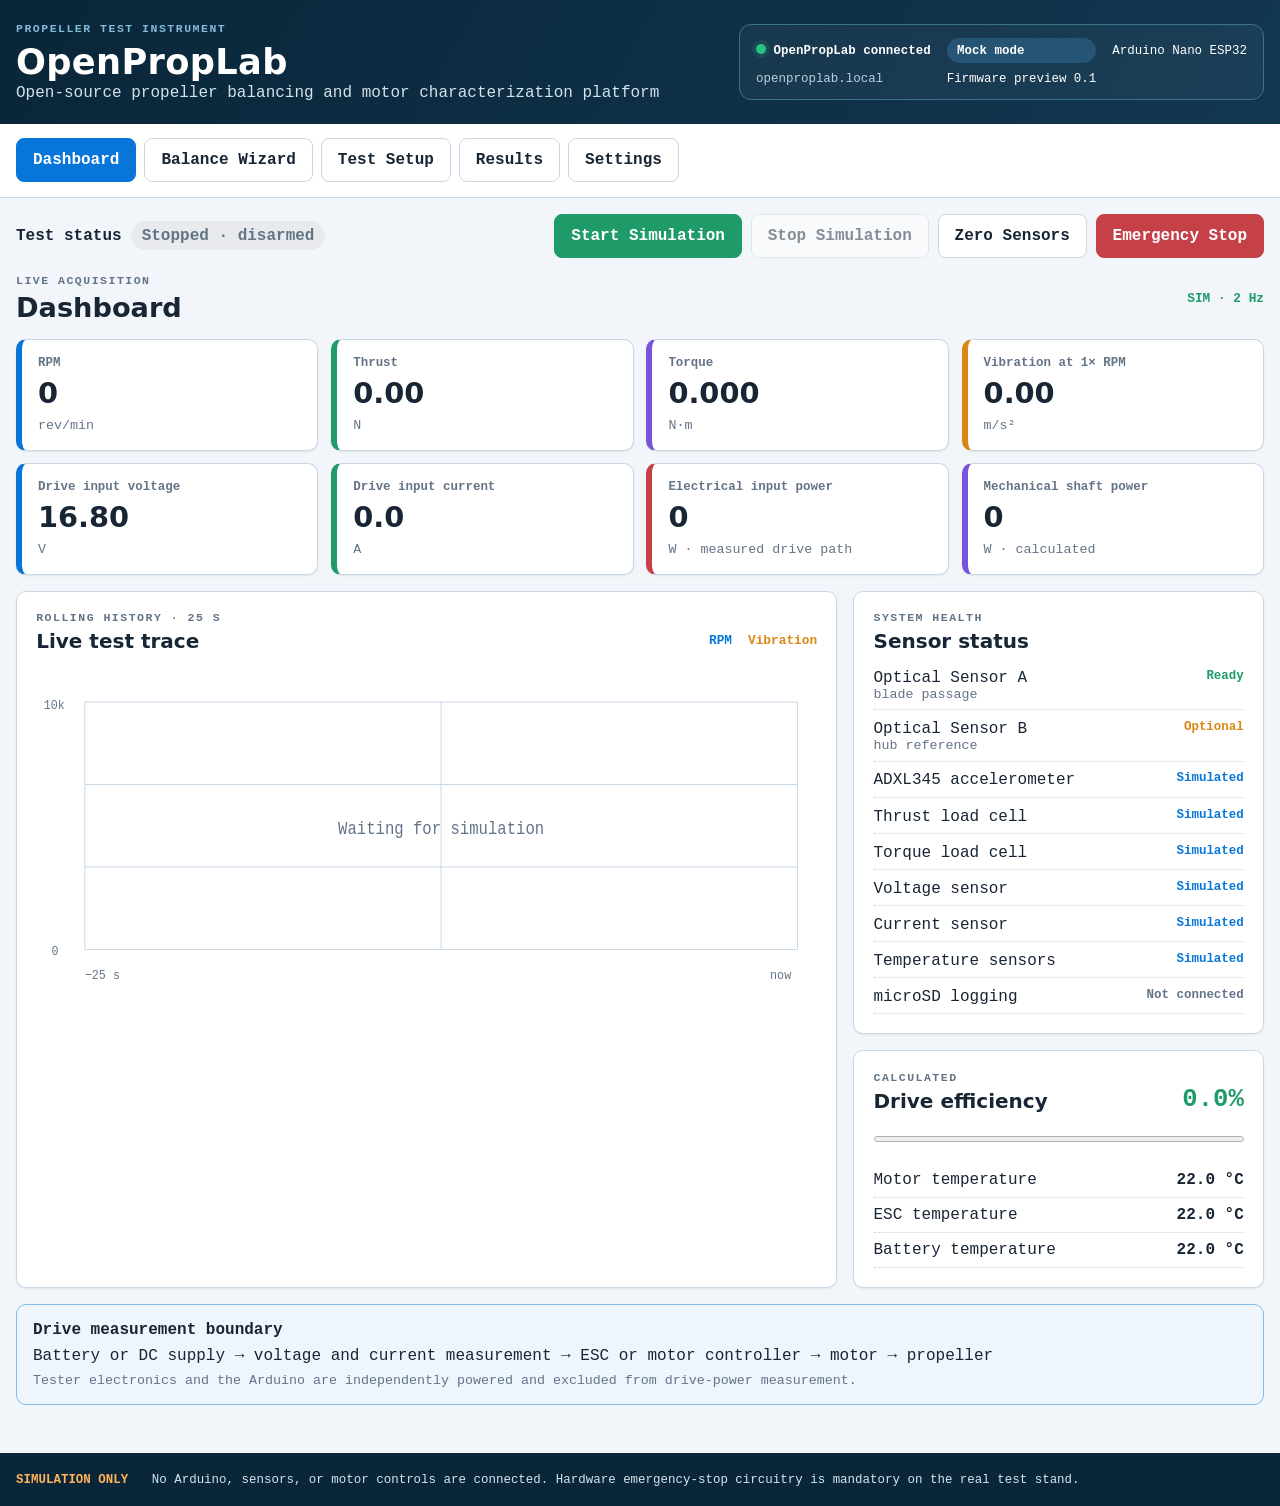
==== web/index.html @ 9923b2e8 "Create interactive OpenPropLab web mock" ====
<!doctype html>
<html lang="en" data-theme="system">
<head>
  <meta charset="utf-8">
  <meta name="viewport" content="width=device-width, initial-scale=1">
  <meta name="description" content="Offline simulated OpenPropLab engineering interface">
  <title>OpenPropLab · Instrument Console</title>
  <link rel="stylesheet" href="styles.css">
  <script src="app.js" defer></script>
</head>
<body>
  <header class="masthead">
    <div><p class="eyebrow">PROPELLER TEST INSTRUMENT</p><h1>OpenPropLab</h1><p class="subtitle">Open-source propeller balancing and motor characterization platform</p></div>
    <div class="device-summary" aria-label="Device connection summary">
      <span class="connected"><i></i> OpenPropLab connected</span><span class="pill">Mock mode</span>
      <span>Arduino Nano ESP32</span><code>openproplab.local</code><span>Firmware preview 0.1</span>
    </div>
  </header>

  <nav class="tabs" aria-label="Primary navigation" role="tablist">
    <button type="button" role="tab" aria-selected="true" aria-controls="dashboard" id="tab-dashboard" data-section="dashboard">Dashboard</button>
    <button type="button" role="tab" aria-selected="false" aria-controls="balance" id="tab-balance" data-section="balance" tabindex="-1">Balance Wizard</button>
    <button type="button" role="tab" aria-selected="false" aria-controls="setup" id="tab-setup" data-section="setup" tabindex="-1">Test Setup</button>
    <button type="button" role="tab" aria-selected="false" aria-controls="results" id="tab-results" data-section="results" tabindex="-1">Results</button>
    <button type="button" role="tab" aria-selected="false" aria-controls="settings" id="tab-settings" data-section="settings" tabindex="-1">Settings</button>
  </nav>

  <main>
    <div class="control-bar" aria-label="Simulation controls">
      <div><strong>Test status</strong> <span id="motor-status" class="status-chip stopped">Stopped · disarmed</span></div>
      <div class="button-row"><button id="start" class="positive" type="button">Start Simulation</button><button id="stop" type="button" disabled>Stop Simulation</button><button id="zero" type="button">Zero Sensors</button><button id="estop" class="danger" type="button">Emergency Stop</button></div>
    </div>
    <div id="notice" class="notice" aria-live="assertive" hidden></div>
    <p id="announcer" class="sr-only" aria-live="polite"></p>

    <section id="dashboard" role="tabpanel" aria-labelledby="tab-dashboard">
      <div class="section-heading"><div><p class="eyebrow">LIVE ACQUISITION</p><h2>Dashboard</h2></div><span class="sample-rate">SIM · 2 Hz</span></div>
      <div class="metrics" aria-label="Live measurements">
        <article class="metric blue"><span>RPM</span><strong id="rpm">0</strong><small>rev/min</small></article>
        <article class="metric green"><span>Thrust</span><strong id="thrust">0.00</strong><small>N</small></article>
        <article class="metric purple"><span>Torque</span><strong id="torque">0.000</strong><small>N·m</small></article>
        <article class="metric amber"><span>Vibration at 1× RPM</span><strong id="vibration">0.00</strong><small>m/s²</small></article>
        <article class="metric blue"><span>Drive input voltage</span><strong id="voltage">16.80</strong><small>V</small></article>
        <article class="metric green"><span>Drive input current</span><strong id="current">0.0</strong><small>A</small></article>
        <article class="metric red"><span>Electrical input power</span><strong id="electrical">0</strong><small>W · measured drive path</small></article>
        <article class="metric purple"><span>Mechanical shaft power</span><strong id="shaft">0</strong><small>W · calculated</small></article>
      </div>
      <div class="dashboard-grid">
        <article class="panel trace-panel">
          <div class="panel-head"><div><p class="eyebrow">ROLLING HISTORY · 25 S</p><h3>Live test trace</h3></div><div class="legend"><span class="rpm-key">RPM</span><span class="vib-key">Vibration</span></div></div>
          <svg id="trace" viewBox="0 0 800 300" role="img" aria-labelledby="trace-title trace-desc" preserveAspectRatio="none">
            <title id="trace-title">Live RPM and vibration trace</title><desc id="trace-desc">Waiting for the simulation to start.</desc>
            <g class="grid"><line x1="50" y1="30" x2="780" y2="30"/><line x1="50" y1="105" x2="780" y2="105"/><line x1="50" y1="180" x2="780" y2="180"/><line x1="50" y1="255" x2="780" y2="255"/><line x1="50" y1="30" x2="50" y2="255"/><line x1="415" y1="30" x2="415" y2="255"/><line x1="780" y1="30" x2="780" y2="255"/></g>
            <g class="axis"><text x="8" y="36">10k</text><text x="16" y="260">0</text><text x="50" y="282">−25 s</text><text x="752" y="282">now</text></g>
            <text id="waiting" class="waiting" x="415" y="150" text-anchor="middle">Waiting for simulation</text><polyline id="rpm-line" class="rpm-line" points=""/><polyline id="vib-line" class="vib-line" points=""/>
          </svg>
          <p id="chart-summary" class="sr-only">No samples recorded.</p>
        </article>
        <div class="side-stack">
          <article class="panel"><p class="eyebrow">SYSTEM HEALTH</p><h3>Sensor status</h3><ul class="status-list">
            <li><span>Optical Sensor A <small>blade passage</small></span><b class="ready">Ready</b></li><li><span>Optical Sensor B <small>hub reference</small></span><b class="optional">Optional</b></li><li><span>ADXL345 accelerometer</span><b>Simulated</b></li><li><span>Thrust load cell</span><b>Simulated</b></li><li><span>Torque load cell</span><b>Simulated</b></li><li><span>Voltage sensor</span><b>Simulated</b></li><li><span>Current sensor</span><b>Simulated</b></li><li><span>Temperature sensors</span><b>Simulated</b></li><li><span>microSD logging</span><b class="off">Not connected</b></li>
          </ul></article>
          <article class="panel efficiency"><div class="panel-head"><div><p class="eyebrow">CALCULATED</p><h3>Drive efficiency</h3></div><strong id="efficiency">0.0%</strong></div><progress id="efficiency-bar" max="100" value="0">0%</progress>
            <dl class="temperatures"><div><dt>Motor temperature</dt><dd id="motor-temp">22.0 °C</dd></div><div><dt>ESC temperature</dt><dd id="esc-temp">22.0 °C</dd></div><div><dt>Battery temperature</dt><dd id="battery-temp">22.0 °C</dd></div></dl>
          </article>
        </div>
      </div>
      <article class="power-note"><strong>Drive measurement boundary</strong><span>Battery or DC supply → voltage and current measurement → ESC or motor controller → motor → propeller</span><small>Tester electronics and the Arduino are independently powered and excluded from drive-power measurement.</small></article>
    </section>

    <section id="balance" role="tabpanel" aria-labelledby="tab-balance" hidden>
      <div class="section-heading"><div><p class="eyebrow">GUIDED PROCEDURE</p><h2>Balance Wizard</h2><p>Supports 1–12 blades and corrections at any angular position around the rotor.</p></div></div>
      <ol class="steps"><li>Baseline measurement</li><li>Add known trial mass</li><li>Trial measurement</li><li>Calculate correction</li><li>Apply correction</li><li>Verification run</li></ol>
      <div class="two-col"><form id="balance-form" class="panel form-grid">
        <label>Number of blades <input id="blade-count" type="number" min="1" max="12" value="2" required></label>
        <label>Rotation direction <select id="rotation"><option>Clockwise</option><option>Counterclockwise</option></select></label>
        <label>Balancing RPM <input id="balance-rpm" type="number" min="100" max="30000" value="3500" required></label>
        <label>Correction radius (mm) <input id="correction-radius" type="number" min="1" value="60" required></label>
        <label>Trial mass (g) <input id="trial-mass" type="number" min="0.01" step="0.01" value="0.20" required></label>
        <label>Trial mass angle (°) <input id="trial-angle" type="number" min="0" max="359" value="45" required></label>
        <label>Trial mass radius (mm) <input id="trial-radius" type="number" min="1" value="60" required></label>
        <button class="positive wide" type="submit">Generate Mock Recommendation</button>
      </form><article id="recommendation" class="panel recommendation" aria-live="polite"><p class="eyebrow">DEMONSTRATION DATA</p><h3>Correction recommendation</h3><div class="empty-result">Complete the mock inputs, then generate a recommendation.</div></article></div>
    </section>

    <section id="setup" role="tabpanel" aria-labelledby="tab-setup" hidden>
      <div class="section-heading"><div><p class="eyebrow">TEST DEFINITION</p><h2>Test Setup</h2></div><span class="status-chip stopped">Motor control disabled</span></div>
      <aside class="safety-note"><strong>Measurement-only firmware</strong><p>The first firmware version is measurement-only.<br>Automatic ESC control will be implemented only after hardware safety interlocks are validated.</p></aside>
      <form class="panel form-grid setup-form">
        <label>Motor name <input type="text" value="Bench Motor 01"></label><label>Motor KV <input type="number" value="920"></label><label>Propeller diameter (in) <input type="number" step="0.1" value="10"></label><label>Propeller pitch (in) <input type="number" step="0.1" value="4.5"></label><label>Number of blades <input type="number" min="1" max="12" value="2"></label><label>ESC or motor controller <input type="text" value="60 A ESC"></label><label>Battery cell count <input type="number" min="1" value="4"></label><label>Power source type <select><option>Battery</option><option>DC bench power supply</option></select></label><label>Current sensor range <select><option>50 A</option><option selected>100 A</option><option>200 A</option></select></label>
        <fieldset><legend>Safety limits</legend><label>Maximum RPM <input type="number" value="10000"></label><label>Maximum current (A) <input type="number" value="45"></label><label>Maximum vibration (m/s²) <input type="number" value="8"></label><label>Maximum motor temperature (°C) <input type="number" value="80"></label><label>Maximum ESC temperature (°C) <input type="number" value="75"></label><label>Maximum battery temperature (°C) <input type="number" value="55"></label></fieldset>
        <fieldset><legend>Automated sweep · configuration only</legend><label>Start RPM <input type="number" value="2000"></label><label>End RPM <input type="number" value="8000"></label><label>RPM step <input type="number" value="500"></label><label>Stabilization time (s) <input type="number" value="5"></label><label>Measurement time (s) <input type="number" value="10"></label><button type="button" disabled>Motor control unavailable</button></fieldset>
      </form>
    </section>

    <section id="results" role="tabpanel" aria-labelledby="tab-results" hidden>
      <div class="section-heading"><div><p class="eyebrow">SESSION BUFFER</p><h2>Results</h2><p>Latest 20 simulated samples. Exports include the complete in-memory session.</p></div><div class="button-row"><button id="csv" type="button">Export CSV</button><button id="json" type="button">Export JSON</button></div></div>
      <div class="table-wrap panel"><table><caption class="sr-only">Simulated test results</caption><thead><tr><th>Time</th><th>RPM</th><th>Thrust</th><th>Torque</th><th>Voltage</th><th>Current</th><th>Electrical power</th><th>Shaft power</th><th>Efficiency</th><th>Vibration</th></tr></thead><tbody id="results-body"><tr><td colspan="10" class="empty-cell">Start the simulation to collect samples.</td></tr></tbody></table></div>
    </section>

    <section id="settings" role="tabpanel" aria-labelledby="tab-settings" hidden>
      <div class="section-heading"><div><p class="eyebrow">LOCAL CONFIGURATION</p><h2>Settings</h2><p>Mock settings reset when this page reloads.</p></div></div>
      <div class="two-col"><form class="panel form-grid settings-form"><label>Device name <input type="text" value="OpenPropLab"></label><label>Wi-Fi mode <select><option>Standalone access point</option><option>Join local network</option></select></label><label>Unit system <select><option>SI</option><option>RC customary units</option></select></label><label>Appearance <select id="appearance"><option value="system">System</option><option value="light">Light</option><option value="dark">Dark</option></select></label><label class="check"><input type="checkbox" checked> Blade sensor enabled</label><label class="check"><input type="checkbox" checked> Hub sensor enabled</label><label class="check"><input type="checkbox"> microSD logging enabled</label></form>
      <article class="panel"><p class="eyebrow">CALIBRATION REGISTER</p><h3>Calibration status</h3><ul class="status-list calibration"><li><span>Accelerometer</span><b class="ready">Mock calibrated</b></li><li><span>Thrust load cell</span><b class="ready">Mock calibrated</b></li><li><span>Torque load cell</span><b class="ready">Mock calibrated</b></li><li><span>Voltage sensor</span><b class="optional">Pending hardware</b></li><li><span>Current sensor</span><b class="optional">Pending hardware</b></li></ul></article></div>
    </section>
  </main>
  <footer><strong>SIMULATION ONLY</strong> No Arduino, sensors, or motor controls are connected. Hardware emergency-stop circuitry is mandatory on the real test stand.</footer>
</body>
</html>
---- web/styles.css ----
:root{color-scheme:light dark;--navy:#123750;--navy2:#0a2639;--bg:#f2f6fa;--surface:#fff;--surface2:#eaf1f7;--text:#182535;--muted:#637488;--line:#c9d8e5;--blue:#0876d8;--green:#1e9b68;--purple:#7655d8;--amber:#db8612;--red:#c64048;--shadow:0 1px 2px #0b253614}
[data-theme=dark]{color-scheme:dark;--navy:#071b29;--navy2:#04131d;--bg:#0d1822;--surface:#142330;--surface2:#1b2e3d;--text:#edf4f8;--muted:#a7b8c5;--line:#355063;--blue:#54a9f3;--green:#47c892;--purple:#a68df4;--amber:#f0a841;--red:#f06b73;--shadow:none}
*{box-sizing:border-box}html{font-family:ui-monospace,SFMono-Regular,Menlo,Consolas,"Liberation Mono",monospace;background:var(--bg);color:var(--text)}body{margin:0;min-width:0}button,input,select{font:inherit}button{min-height:44px;padding:.65rem 1rem;border:1px solid var(--line);border-radius:8px;background:var(--surface);color:var(--text);font-weight:700;cursor:pointer}button:hover:not(:disabled){border-color:var(--blue);background:var(--surface2)}button:disabled{opacity:.5;cursor:not-allowed}:focus-visible{outline:3px solid var(--amber);outline-offset:2px}.masthead{background:linear-gradient(120deg,var(--navy2),var(--navy));color:#fff;padding:1.4rem max(1rem,calc((100% - 1500px)/2));display:flex;justify-content:space-between;gap:2rem;align-items:center}.masthead h1{font-family:system-ui,sans-serif;letter-spacing:.01em;font-size:2.2rem;margin:.1rem 0}.subtitle{margin:0;color:#d4e2eb}.eyebrow{font-size:.72rem;letter-spacing:.13em;font-weight:800;color:var(--muted);margin:0 0 .35rem}.masthead .eyebrow{color:#83bad9}.device-summary{display:grid;grid-template-columns:repeat(3,auto);gap:.55rem 1rem;align-items:center;border:1px solid #3d728f;background:#ffffff0a;border-radius:12px;padding:.8rem 1rem;font-size:.78rem}.device-summary code{color:#bad1de}.connected{font-weight:800}.connected i{display:inline-block;width:10px;height:10px;background:#2ac283;border-radius:50%;box-shadow:0 0 0 4px #2ac28322}.pill,.status-chip{border-radius:99px;padding:.35rem .65rem;font-weight:800}.pill{background:#265474}.tabs{padding:.9rem max(1rem,calc((100% - 1500px)/2));display:flex;gap:.5rem;overflow-x:auto;border-bottom:1px solid var(--line);background:var(--surface)}.tabs button{white-space:nowrap}.tabs button[aria-selected=true]{color:#fff;background:var(--blue);border-color:var(--blue)}main{max-width:1500px;margin:auto;padding:1rem}.control-bar,.section-heading,.panel-head{display:flex;align-items:center;justify-content:space-between;gap:1rem}.control-bar{margin-bottom:1rem}.button-row{display:flex;flex-wrap:wrap;gap:.55rem}.positive{background:var(--green);border-color:var(--green);color:#fff}.danger{background:var(--red);border-color:var(--red);color:#fff}.status-chip{display:inline-block;background:color-mix(in srgb,var(--green) 15%,var(--surface));color:var(--green)}.status-chip.stopped{background:color-mix(in srgb,var(--muted) 15%,var(--surface));color:var(--muted)}.status-chip.emergency{background:color-mix(in srgb,var(--red) 18%,var(--surface));color:var(--red)}.notice{padding:1rem;border:1px solid var(--blue);background:color-mix(in srgb,var(--blue) 10%,var(--surface));border-radius:9px;margin-bottom:1rem}.notice.warning{border-color:var(--red);background:color-mix(in srgb,var(--red) 12%,var(--surface));color:var(--red);font-weight:800}.section-heading{margin:1rem 0}.section-heading h2{font-family:system-ui,sans-serif;font-size:1.7rem;margin:0}.section-heading p:not(.eyebrow){color:var(--muted);margin:.3rem 0 0}.sample-rate{color:var(--green);font-size:.8rem;font-weight:800}.metrics{display:grid;grid-template-columns:repeat(4,minmax(0,1fr));gap:.8rem}.metric,.panel{background:var(--surface);border:1px solid var(--line);border-radius:10px;box-shadow:var(--shadow)}.metric{border-left:6px solid var(--blue);padding:1rem;min-width:0}.metric.green{border-left-color:var(--green)}.metric.purple{border-left-color:var(--purple)}.metric.amber{border-left-color:var(--amber)}.metric.red{border-left-color:var(--red)}.metric span{display:block;color:var(--muted);font-weight:800;font-size:.78rem}.metric strong{font-family:system-ui,sans-serif;display:block;font-size:1.8rem;margin:.35rem 0}.metric small{color:var(--muted)}.dashboard-grid{display:grid;grid-template-columns:minmax(0,2fr) minmax(300px,1fr);gap:1rem;margin-top:1rem}.panel{padding:1.2rem}.panel h3{font-family:system-ui,sans-serif;font-size:1.25rem;margin:.1rem 0 1rem}.legend{display:flex;gap:1rem;font-size:.8rem;font-weight:800}.rpm-key{color:var(--blue)}.vib-key{color:var(--amber)}#trace{width:100%;height:330px}.grid line{stroke:var(--line);stroke-width:1}.axis text{fill:var(--muted);font-size:12px}.waiting{fill:var(--muted);font-size:16px}.rpm-line,.vib-line{fill:none;stroke-width:3;vector-effect:non-scaling-stroke}.rpm-line{stroke:var(--blue)}.vib-line{stroke:var(--amber)}.side-stack{display:grid;gap:1rem}.status-list{list-style:none;padding:0;margin:0;display:grid;gap:.62rem}.status-list li,.temperatures div{display:flex;justify-content:space-between;gap:1rem;border-bottom:1px dotted var(--line);padding-bottom:.45rem}.status-list small{display:block;color:var(--muted)}.status-list b{color:var(--blue);font-size:.78rem;text-align:right}.status-list .ready{color:var(--green)}.status-list .optional{color:var(--amber)}.status-list .off{color:var(--muted)}.efficiency .panel-head>strong{font-size:1.6rem;color:var(--green)}progress{width:100%;height:12px;accent-color:var(--green)}.temperatures{margin:1rem 0 0}.temperatures div{padding:.5rem 0}.temperatures dd{font-weight:800}.power-note{margin-top:1rem;padding:1rem;border:1px solid #83bce7;background:color-mix(in srgb,var(--blue) 7%,var(--surface));border-radius:10px;display:flex;gap:.5rem 1.2rem;flex-wrap:wrap}.power-note small{color:var(--muted);flex-basis:100%}.steps{display:grid;grid-template-columns:repeat(6,1fr);padding:0;list-style-position:inside;counter-reset:item;gap:.5rem}.steps li{list-style:none;background:var(--surface2);border:1px solid var(--line);padding:.8rem;border-radius:8px;font-size:.78rem}.steps li:before{counter-increment:item;content:counter(item);display:block;color:var(--blue);font-size:1.2rem;font-weight:900}.two-col{display:grid;grid-template-columns:1fr 1fr;gap:1rem}.form-grid{display:grid;grid-template-columns:repeat(2,minmax(0,1fr));gap:1rem}.form-grid label{display:grid;gap:.4rem;font-weight:700;font-size:.8rem}.form-grid input,.form-grid select{width:100%;min-width:0;padding:.7rem;border:1px solid var(--line);border-radius:6px;background:var(--bg);color:var(--text)}.wide{grid-column:1/-1}.recommendation{border-top:5px solid var(--purple)}.result-main{font-family:system-ui,sans-serif;font-size:2rem;font-weight:800;color:var(--purple)}.result-grid{display:grid;grid-template-columns:1fr 1fr;gap:1rem;margin-top:1.3rem}.result-grid div{padding:.8rem;background:var(--surface2);border-radius:6px}.result-grid small{display:block;color:var(--muted)}.empty-result,.empty-cell{color:var(--muted)}.safety-note{padding:1rem;border-left:6px solid var(--red);background:color-mix(in srgb,var(--red) 10%,var(--surface));margin-bottom:1rem}.safety-note p{margin:.4rem 0 0}.setup-form>fieldset{grid-column:1/-1;display:grid;grid-template-columns:repeat(3,1fr);gap:1rem;border:1px solid var(--line);border-radius:8px}.setup-form legend{font-weight:900;padding:.4rem}.table-wrap{overflow-x:auto;padding:0}table{border-collapse:collapse;width:100%;font-size:.78rem;white-space:nowrap}th,td{text-align:right;padding:.75rem;border-bottom:1px solid var(--line)}th:first-child,td:first-child{text-align:left}th{background:var(--surface2);color:var(--muted)}.empty-cell{text-align:center!important;padding:3rem}.check{display:flex!important;grid-template-columns:auto 1fr!important;align-items:center}.check input{width:auto}.calibration{margin-top:1rem}footer{margin-top:2rem;background:var(--navy2);color:#d5e5ef;padding:1.2rem max(1rem,calc((100% - 1500px)/2));font-size:.78rem}footer strong{color:#ffb45c;margin-right:1rem}.sr-only{position:absolute;width:1px;height:1px;padding:0;margin:-1px;overflow:hidden;clip:rect(0,0,0,0);white-space:nowrap;border:0}
@media(prefers-color-scheme:dark){html[data-theme=system]{color-scheme:dark;--navy:#071b29;--navy2:#04131d;--bg:#0d1822;--surface:#142330;--surface2:#1b2e3d;--text:#edf4f8;--muted:#a7b8c5;--line:#355063;--blue:#54a9f3;--green:#47c892;--purple:#a68df4;--amber:#f0a841;--red:#f06b73;--shadow:none}}
@media(max-width:900px){.masthead{align-items:flex-start;flex-direction:column}.device-summary{width:100%}.metrics{grid-template-columns:repeat(2,1fr)}.dashboard-grid,.two-col{grid-template-columns:1fr}.steps{grid-template-columns:repeat(3,1fr)}.setup-form>fieldset{grid-template-columns:repeat(2,1fr)}}
@media(max-width:520px){.masthead{padding:1rem}.masthead h1{font-size:1.75rem}.device-summary{grid-template-columns:1fr 1fr;font-size:.7rem}.control-bar,.section-heading{align-items:flex-start;flex-direction:column}.button-row{width:100%}.button-row button{flex:1 1 45%}.metrics{grid-template-columns:1fr 1fr;gap:.55rem}.metric{padding:.8rem}.metric strong{font-size:1.35rem}.metric span{font-size:.68rem}.dashboard-grid{grid-template-columns:minmax(0,1fr)}.panel{padding:.9rem}#trace{height:230px}.steps{grid-template-columns:1fr 1fr}.form-grid,.setup-form>fieldset{grid-template-columns:1fr}.device-summary .connected{grid-column:1/-1}.result-grid{grid-template-columns:1fr}.power-note{font-size:.75rem}}
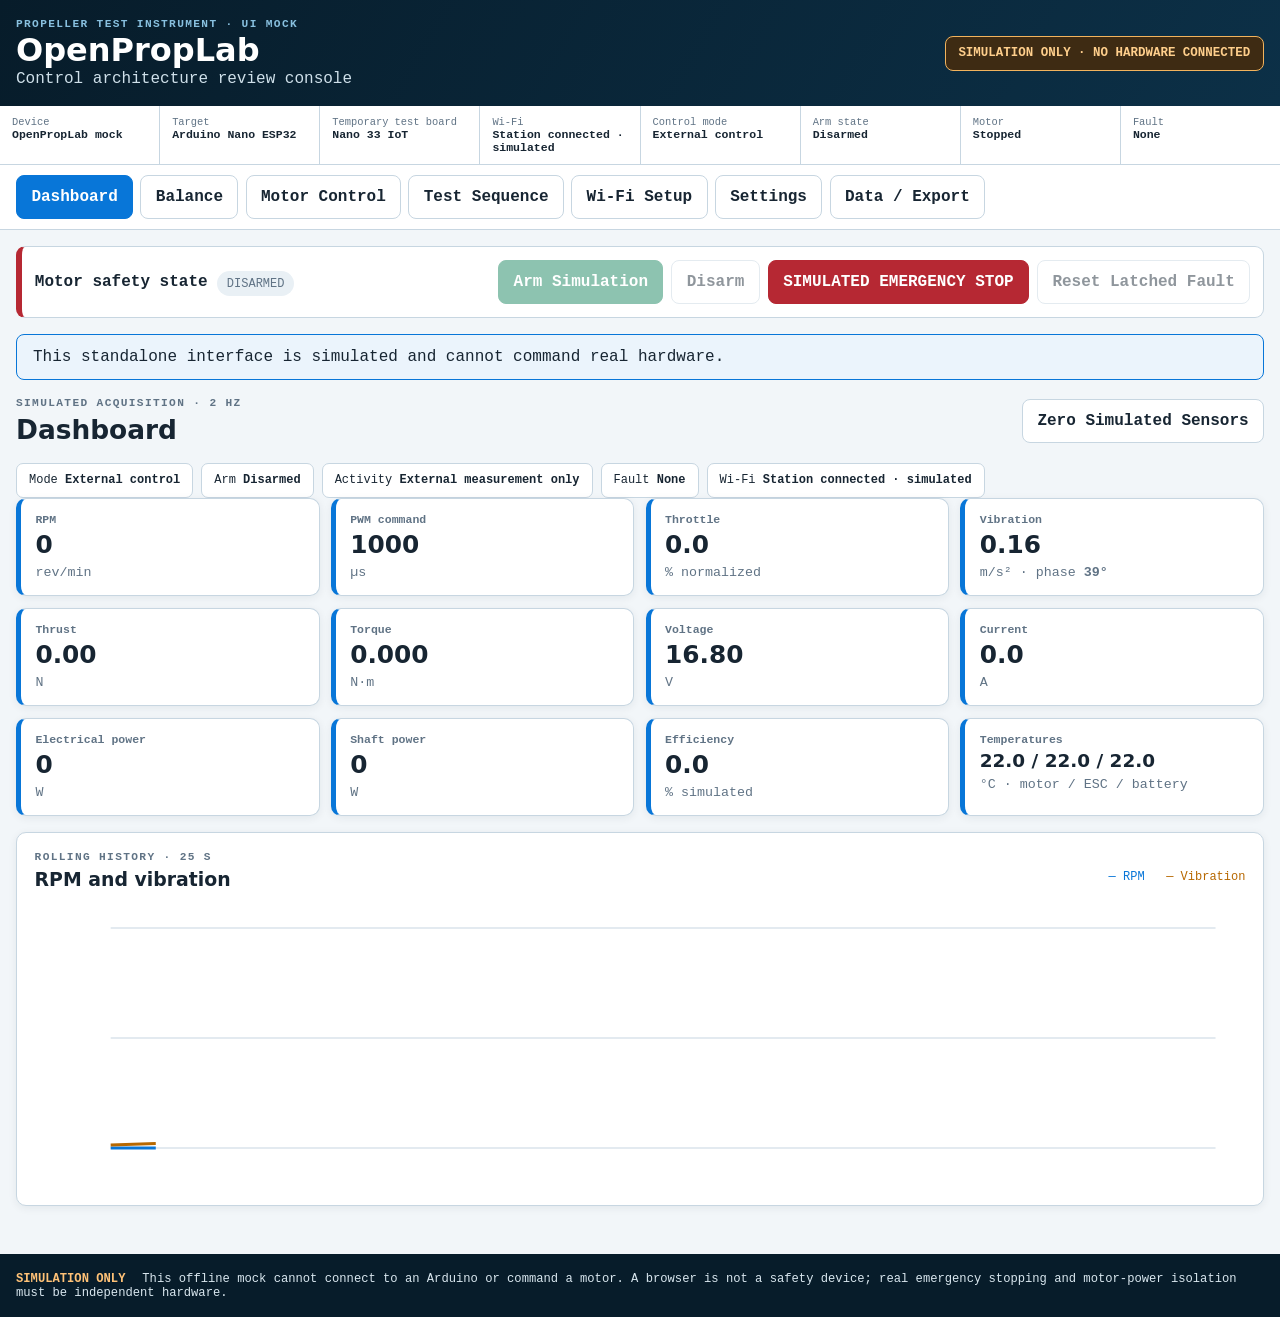
==== commit 27707b32: "web: redesign control architecture mock" ====
--- a/web/index.html
+++ b/web/index.html
@@ -1,109 +1,95 @@
 <!doctype html>
 <html lang="en" data-theme="system">
 <head>
-  <meta charset="utf-8">
-  <meta name="viewport" content="width=device-width, initial-scale=1">
+  <meta charset="utf-8"><meta name="viewport" content="width=device-width, initial-scale=1">
   <meta name="description" content="Offline simulated OpenPropLab engineering interface">
-  <title>OpenPropLab · Instrument Console</title>
-  <link rel="stylesheet" href="styles.css">
-  <script src="app.js" defer></script>
+  <title>OpenPropLab · Control Architecture Mock</title>
+  <link rel="stylesheet" href="styles.css"><script src="app.js" defer></script>
 </head>
 <body>
   <header class="masthead">
-    <div><p class="eyebrow">PROPELLER TEST INSTRUMENT</p><h1>OpenPropLab</h1><p class="subtitle">Open-source propeller balancing and motor characterization platform</p></div>
-    <div class="device-summary" aria-label="Device connection summary">
-      <span class="connected"><i></i> OpenPropLab connected</span><span class="pill">Mock mode</span>
-      <span>Arduino Nano ESP32</span><code>openproplab.local</code><span>Firmware preview 0.1</span>
+    <div><p class="eyebrow">PROPELLER TEST INSTRUMENT · UI MOCK</p><h1>OpenPropLab</h1><p>Control architecture review console</p></div>
+    <strong class="mock-warning">SIMULATION ONLY · NO HARDWARE CONNECTED</strong>
+  </header>
+  <aside class="global-status" aria-label="Global simulated device status">
+    <div><small>Device</small><strong>OpenPropLab mock</strong></div><div><small>Target</small><strong>Arduino Nano ESP32</strong></div><div><small>Temporary test board</small><strong>Nano 33 IoT</strong></div>
+    <div><small>Wi-Fi</small><strong id="global-wifi">Station connected · simulated</strong></div><div><small>Control mode</small><strong id="global-mode">External control</strong></div><div><small>Arm state</small><strong id="global-arm">Disarmed</strong></div><div><small>Motor</small><strong id="global-motor">Stopped</strong></div><div><small>Fault</small><strong id="global-fault">None</strong></div>
+  </aside>
+  <nav class="tabs" aria-label="Primary navigation" role="tablist">
+    <button role="tab" aria-selected="true" aria-controls="dashboard" id="tab-dashboard" data-section="dashboard">Dashboard</button>
+    <button role="tab" aria-selected="false" aria-controls="balance" id="tab-balance" data-section="balance" tabindex="-1">Balance</button>
+    <button role="tab" aria-selected="false" aria-controls="motor" id="tab-motor" data-section="motor" tabindex="-1">Motor Control</button>
+    <button role="tab" aria-selected="false" aria-controls="sequence" id="tab-sequence" data-section="sequence" tabindex="-1">Test Sequence</button>
+    <button role="tab" aria-selected="false" aria-controls="wifi" id="tab-wifi" data-section="wifi" tabindex="-1">Wi-Fi Setup</button>
+    <button role="tab" aria-selected="false" aria-controls="settings" id="tab-settings" data-section="settings" tabindex="-1">Settings</button>
+    <button role="tab" aria-selected="false" aria-controls="data" id="tab-data" data-section="data" tabindex="-1">Data / Export</button>
+  </nav>
+  <main>
+    <div class="safety-bar">
+      <div><strong>Motor safety state</strong> <span id="safety-state" class="badge neutral">DISARMED</span></div>
+      <div class="button-row"><button id="arm" class="positive" disabled>Arm Simulation</button><button id="disarm">Disarm</button><button id="estop" class="danger">SIMULATED EMERGENCY STOP</button><button id="reset-fault" disabled>Reset Latched Fault</button></div>
     </div>
-  </header>
-
-  <nav class="tabs" aria-label="Primary navigation" role="tablist">
-    <button type="button" role="tab" aria-selected="true" aria-controls="dashboard" id="tab-dashboard" data-section="dashboard">Dashboard</button>
-    <button type="button" role="tab" aria-selected="false" aria-controls="balance" id="tab-balance" data-section="balance" tabindex="-1">Balance Wizard</button>
-    <button type="button" role="tab" aria-selected="false" aria-controls="setup" id="tab-setup" data-section="setup" tabindex="-1">Test Setup</button>
-    <button type="button" role="tab" aria-selected="false" aria-controls="results" id="tab-results" data-section="results" tabindex="-1">Results</button>
-    <button type="button" role="tab" aria-selected="false" aria-controls="settings" id="tab-settings" data-section="settings" tabindex="-1">Settings</button>
-  </nav>
-
-  <main>
-    <div class="control-bar" aria-label="Simulation controls">
-      <div><strong>Test status</strong> <span id="motor-status" class="status-chip stopped">Stopped · disarmed</span></div>
-      <div class="button-row"><button id="start" class="positive" type="button">Start Simulation</button><button id="stop" type="button" disabled>Stop Simulation</button><button id="zero" type="button">Zero Sensors</button><button id="estop" class="danger" type="button">Emergency Stop</button></div>
-    </div>
-    <div id="notice" class="notice" aria-live="assertive" hidden></div>
-    <p id="announcer" class="sr-only" aria-live="polite"></p>
+    <div id="notice" class="notice" aria-live="assertive">This standalone interface is simulated and cannot command real hardware.</div><p id="announcer" class="sr-only" aria-live="polite"></p>
 
     <section id="dashboard" role="tabpanel" aria-labelledby="tab-dashboard">
-      <div class="section-heading"><div><p class="eyebrow">LIVE ACQUISITION</p><h2>Dashboard</h2></div><span class="sample-rate">SIM · 2 Hz</span></div>
-      <div class="metrics" aria-label="Live measurements">
-        <article class="metric blue"><span>RPM</span><strong id="rpm">0</strong><small>rev/min</small></article>
-        <article class="metric green"><span>Thrust</span><strong id="thrust">0.00</strong><small>N</small></article>
-        <article class="metric purple"><span>Torque</span><strong id="torque">0.000</strong><small>N·m</small></article>
-        <article class="metric amber"><span>Vibration at 1× RPM</span><strong id="vibration">0.00</strong><small>m/s²</small></article>
-        <article class="metric blue"><span>Drive input voltage</span><strong id="voltage">16.80</strong><small>V</small></article>
-        <article class="metric green"><span>Drive input current</span><strong id="current">0.0</strong><small>A</small></article>
-        <article class="metric red"><span>Electrical input power</span><strong id="electrical">0</strong><small>W · measured drive path</small></article>
-        <article class="metric purple"><span>Mechanical shaft power</span><strong id="shaft">0</strong><small>W · calculated</small></article>
+      <div class="section-heading"><div><p class="eyebrow">SIMULATED ACQUISITION · 2 HZ</p><h2>Dashboard</h2></div><button id="zero">Zero Simulated Sensors</button></div>
+      <div class="context-strip"><span>Mode <b id="dash-mode">External control</b></span><span>Arm <b id="dash-arm">Disarmed</b></span><span>Activity <b id="dash-activity">Measurement only</b></span><span>Fault <b id="dash-fault">None</b></span><span>Wi-Fi <b id="dash-wifi">Station connected</b></span></div>
+      <div class="metrics">
+        <article class="metric"><span>RPM</span><strong id="rpm">0</strong><small>rev/min</small></article><article class="metric"><span>PWM command</span><strong id="pwm">1000</strong><small>µs</small></article><article class="metric"><span>Throttle</span><strong id="throttle">0.0</strong><small>% normalized</small></article><article class="metric"><span>Vibration</span><strong id="vibration">0.00</strong><small>m/s² · phase <b id="phase">0°</b></small></article>
+        <article class="metric"><span>Thrust</span><strong id="thrust">0.00</strong><small>N</small></article><article class="metric"><span>Torque</span><strong id="torque">0.000</strong><small>N·m</small></article><article class="metric"><span>Voltage</span><strong id="voltage">16.80</strong><small>V</small></article><article class="metric"><span>Current</span><strong id="current">0.0</strong><small>A</small></article>
+        <article class="metric"><span>Electrical power</span><strong id="electrical">0</strong><small>W</small></article><article class="metric"><span>Shaft power</span><strong id="shaft">0</strong><small>W</small></article><article class="metric"><span>Efficiency</span><strong id="efficiency">0.0</strong><small>% simulated</small></article><article class="metric"><span>Temperatures</span><strong class="temperature-value"><b id="motor-temp">22</b> / <b id="esc-temp">22</b> / <b id="battery-temp">22</b></strong><small>°C · motor / ESC / battery</small></article>
       </div>
-      <div class="dashboard-grid">
-        <article class="panel trace-panel">
-          <div class="panel-head"><div><p class="eyebrow">ROLLING HISTORY · 25 S</p><h3>Live test trace</h3></div><div class="legend"><span class="rpm-key">RPM</span><span class="vib-key">Vibration</span></div></div>
-          <svg id="trace" viewBox="0 0 800 300" role="img" aria-labelledby="trace-title trace-desc" preserveAspectRatio="none">
-            <title id="trace-title">Live RPM and vibration trace</title><desc id="trace-desc">Waiting for the simulation to start.</desc>
-            <g class="grid"><line x1="50" y1="30" x2="780" y2="30"/><line x1="50" y1="105" x2="780" y2="105"/><line x1="50" y1="180" x2="780" y2="180"/><line x1="50" y1="255" x2="780" y2="255"/><line x1="50" y1="30" x2="50" y2="255"/><line x1="415" y1="30" x2="415" y2="255"/><line x1="780" y1="30" x2="780" y2="255"/></g>
-            <g class="axis"><text x="8" y="36">10k</text><text x="16" y="260">0</text><text x="50" y="282">−25 s</text><text x="752" y="282">now</text></g>
-            <text id="waiting" class="waiting" x="415" y="150" text-anchor="middle">Waiting for simulation</text><polyline id="rpm-line" class="rpm-line" points=""/><polyline id="vib-line" class="vib-line" points=""/>
-          </svg>
-          <p id="chart-summary" class="sr-only">No samples recorded.</p>
-        </article>
-        <div class="side-stack">
-          <article class="panel"><p class="eyebrow">SYSTEM HEALTH</p><h3>Sensor status</h3><ul class="status-list">
-            <li><span>Optical Sensor A <small>blade passage</small></span><b class="ready">Ready</b></li><li><span>Optical Sensor B <small>hub reference</small></span><b class="optional">Optional</b></li><li><span>ADXL345 accelerometer</span><b>Simulated</b></li><li><span>Thrust load cell</span><b>Simulated</b></li><li><span>Torque load cell</span><b>Simulated</b></li><li><span>Voltage sensor</span><b>Simulated</b></li><li><span>Current sensor</span><b>Simulated</b></li><li><span>Temperature sensors</span><b>Simulated</b></li><li><span>microSD logging</span><b class="off">Not connected</b></li>
-          </ul></article>
-          <article class="panel efficiency"><div class="panel-head"><div><p class="eyebrow">CALCULATED</p><h3>Drive efficiency</h3></div><strong id="efficiency">0.0%</strong></div><progress id="efficiency-bar" max="100" value="0">0%</progress>
-            <dl class="temperatures"><div><dt>Motor temperature</dt><dd id="motor-temp">22.0 °C</dd></div><div><dt>ESC temperature</dt><dd id="esc-temp">22.0 °C</dd></div><div><dt>Battery temperature</dt><dd id="battery-temp">22.0 °C</dd></div></dl>
-          </article>
-        </div>
-      </div>
-      <article class="power-note"><strong>Drive measurement boundary</strong><span>Battery or DC supply → voltage and current measurement → ESC or motor controller → motor → propeller</span><small>Tester electronics and the Arduino are independently powered and excluded from drive-power measurement.</small></article>
+      <article class="panel trace-panel"><div class="panel-head"><div><p class="eyebrow">ROLLING HISTORY · 25 S</p><h3>RPM and vibration</h3></div><span class="legend">— RPM &nbsp; <i>— Vibration</i></span></div><svg id="trace" viewBox="0 0 800 280" role="img" aria-labelledby="trace-title trace-desc" preserveAspectRatio="none"><title id="trace-title">Simulated RPM and vibration trace</title><desc id="trace-desc">No samples yet.</desc><g class="grid"><line x1="50" y1="25" x2="780" y2="25"/><line x1="50" y1="135" x2="780" y2="135"/><line x1="50" y1="245" x2="780" y2="245"/></g><polyline id="rpm-line" class="rpm-line" points=""/><polyline id="vib-line" class="vib-line" points=""/></svg></article>
     </section>
 
     <section id="balance" role="tabpanel" aria-labelledby="tab-balance" hidden>
-      <div class="section-heading"><div><p class="eyebrow">GUIDED PROCEDURE</p><h2>Balance Wizard</h2><p>Supports 1–12 blades and corrections at any angular position around the rotor.</p></div></div>
-      <ol class="steps"><li>Baseline measurement</li><li>Add known trial mass</li><li>Trial measurement</li><li>Calculate correction</li><li>Apply correction</li><li>Verification run</li></ol>
-      <div class="two-col"><form id="balance-form" class="panel form-grid">
-        <label>Number of blades <input id="blade-count" type="number" min="1" max="12" value="2" required></label>
-        <label>Rotation direction <select id="rotation"><option>Clockwise</option><option>Counterclockwise</option></select></label>
-        <label>Balancing RPM <input id="balance-rpm" type="number" min="100" max="30000" value="3500" required></label>
-        <label>Correction radius (mm) <input id="correction-radius" type="number" min="1" value="60" required></label>
-        <label>Trial mass (g) <input id="trial-mass" type="number" min="0.01" step="0.01" value="0.20" required></label>
-        <label>Trial mass angle (°) <input id="trial-angle" type="number" min="0" max="359" value="45" required></label>
-        <label>Trial mass radius (mm) <input id="trial-radius" type="number" min="1" value="60" required></label>
-        <button class="positive wide" type="submit">Generate Mock Recommendation</button>
-      </form><article id="recommendation" class="panel recommendation" aria-live="polite"><p class="eyebrow">DEMONSTRATION DATA</p><h3>Correction recommendation</h3><div class="empty-result">Complete the mock inputs, then generate a recommendation.</div></article></div>
+      <div class="section-heading"><div><p class="eyebrow">DEMONSTRATION WORKFLOW</p><h2>Balance</h2><p>Balancing analysis is separate from motor command. All measurements and mathematics shown here are demonstrations.</p></div></div>
+      <ol class="steps"><li>Baseline run</li><li>Trial mass setup</li><li>Trial-mass run</li><li>Correction recommendation</li><li>Apply correction</li><li>Verification run</li></ol>
+      <div class="two-col"><form id="balance-form" class="panel form-grid"><label>Workflow stage<select id="balance-stage"><option>Baseline run</option><option>Trial-mass run</option><option>Correction recommendation</option><option>Verification run</option></select></label><label>Blade count<input id="balance-blades" type="number" min="1" max="12" value="2"></label><label>Balancing RPM<input id="balance-rpm" type="number" min="100" value="3500"></label><label>Correction radius (mm)<input id="correction-radius" type="number" min="1" value="60"></label><label>Trial mass (g)<input id="trial-mass" type="number" min=".01" step=".01" value=".20"></label><label>Trial angle (°)<input id="trial-angle" type="number" min="0" max="359" value="45"></label><button class="positive wide">Generate Demonstration Result</button></form><article id="recommendation" class="panel"><h3>Simulated recommendation</h3><p class="muted">Select a workflow stage and generate a mock result. No real balancing calculation is performed.</p></article></div>
     </section>
 
-    <section id="setup" role="tabpanel" aria-labelledby="tab-setup" hidden>
-      <div class="section-heading"><div><p class="eyebrow">TEST DEFINITION</p><h2>Test Setup</h2></div><span class="status-chip stopped">Motor control disabled</span></div>
-      <aside class="safety-note"><strong>Measurement-only firmware</strong><p>The first firmware version is measurement-only.<br>Automatic ESC control will be implemented only after hardware safety interlocks are validated.</p></aside>
-      <form class="panel form-grid setup-form">
-        <label>Motor name <input type="text" value="Bench Motor 01"></label><label>Motor KV <input type="number" value="920"></label><label>Propeller diameter (in) <input type="number" step="0.1" value="10"></label><label>Propeller pitch (in) <input type="number" step="0.1" value="4.5"></label><label>Number of blades <input type="number" min="1" max="12" value="2"></label><label>ESC or motor controller <input type="text" value="60 A ESC"></label><label>Battery cell count <input type="number" min="1" value="4"></label><label>Power source type <select><option>Battery</option><option>DC bench power supply</option></select></label><label>Current sensor range <select><option>50 A</option><option selected>100 A</option><option>200 A</option></select></label>
-        <fieldset><legend>Safety limits</legend><label>Maximum RPM <input type="number" value="10000"></label><label>Maximum current (A) <input type="number" value="45"></label><label>Maximum vibration (m/s²) <input type="number" value="8"></label><label>Maximum motor temperature (°C) <input type="number" value="80"></label><label>Maximum ESC temperature (°C) <input type="number" value="75"></label><label>Maximum battery temperature (°C) <input type="number" value="55"></label></fieldset>
-        <fieldset><legend>Automated sweep · configuration only</legend><label>Start RPM <input type="number" value="2000"></label><label>End RPM <input type="number" value="8000"></label><label>RPM step <input type="number" value="500"></label><label>Stabilization time (s) <input type="number" value="5"></label><label>Measurement time (s) <input type="number" value="10"></label><button type="button" disabled>Motor control unavailable</button></fieldset>
+    <section id="motor" role="tabpanel" aria-labelledby="tab-motor" hidden>
+      <div class="section-heading"><div><p class="eyebrow">SIMULATED COMMAND PROVIDER</p><h2>Motor Control</h2><p>Mode changes always stop sequences, restore minimum command, and disarm.</p></div></div>
+      <div id="mode-cards" class="mode-grid">
+        <button class="mode-card active" data-mode="external"><strong>External control</strong><span>Independent receiver, servo tester, controller, or pulse generator. OpenPropLab measures only.</span></button>
+        <button class="mode-card" data-mode="manual"><strong>Live manual PWM</strong><span>Deliberately apply a simulated standard servo-style PWM command.</span></button>
+        <button class="mode-card" data-mode="sequence"><strong>Programmed PWM sequence</strong><span>Run an operator-defined open-loop PWM and timing sequence.</span></button>
+        <button class="mode-card" data-mode="rpm"><strong>Automatic RPM control</strong><span>Simulated closed-loop response using measured RPM feedback.</span></button>
+        <button class="mode-card" data-mode="future" disabled><strong>Future interface</strong><span>Reserved placeholder; no protocol selected.</span></button>
+      </div>
+      <div class="two-col motor-panels">
+        <article class="panel" id="mode-detail"><h3>External control · measurement only</h3><p>OpenPropLab does not generate the ESC command. The displayed input is synthetic.</p><dl class="readouts"><div><dt>Simulated external PWM</dt><dd><span id="external-pwm">1000</span> µs</dd></div><div><dt>Derived throttle</dt><dd><span id="external-throttle">0.0</span>%</dd></div></dl><label>External input simulator<input id="external-slider" type="range" min="1000" max="2000" value="1000"></label></article>
+        <article class="panel"><h3>Arm checklist</h3><p class="muted">Every item is mock-only. Real safety requires independent hardware.</p><div id="checklist" class="checklist"><label><input id="check-guard" type="checkbox"> Containment guard confirmed</label><label><input id="check-estop" type="checkbox"> Emergency stop released</label><span id="check-mode">✓ Control mode selected</span><span id="check-min">✓ PWM at minimum</span><span id="check-sensors">✓ Simulated sensors valid</span><span id="check-fault">✓ No active fault</span></div></article>
+      </div>
+      <article class="panel fault-panel"><div class="panel-head"><div><h3>Fault-injection controls</h3><p>Buttons below latch UI simulation faults only.</p></div></div><div id="fault-buttons" class="button-row"><button data-fault="Overcurrent">Overcurrent</button><button data-fault="Overspeed">Overspeed</button><button data-fault="Excessive vibration">Excessive vibration</button><button data-fault="Motor temperature">Motor temperature</button><button data-fault="ESC temperature">ESC temperature</button><button data-fault="Battery temperature">Battery temperature</button><button data-fault="Communication loss">Communication loss</button><button data-fault="Sensor invalid">Sensor invalid</button></div></article>
+    </section>
+
+    <section id="sequence" role="tabpanel" aria-labelledby="tab-sequence" hidden>
+      <div class="section-heading"><div><p class="eyebrow">OPEN-LOOP · OPERATOR PROGRAMMED</p><h2>Test Sequence</h2><p>This is not closed-loop RPM control. Running is simulated and requires Programmed PWM sequence mode plus arm.</p></div><button id="add-step">Add Step</button></div>
+      <div class="table-wrap panel"><table class="sequence-table"><thead><tr><th>Step</th><th>PWM (µs)</th><th>Hold (s)</th><th>Ramp (s)</th><th>Order</th><th>Action</th></tr></thead><tbody id="sequence-body"></tbody></table></div>
+      <article class="panel sequence-controls"><div class="button-row"><button id="sequence-start" class="positive">Start Sequence</button><button id="sequence-pause" disabled>Pause</button><button id="sequence-stop" disabled>Stop &amp; Disarm</button></div><div class="progress-grid"><span>State <b id="sequence-state">Idle</b></span><span>Current step <b id="sequence-current">—</b></span><span>Elapsed <b id="sequence-elapsed">0.0 s</b></span><span>Remaining <b id="sequence-remaining">0.0 s</b></span></div><progress id="sequence-progress" max="100" value="0">0%</progress></article>
+      <article class="panel rpm-panel"><div class="section-heading"><div><p class="eyebrow">CLOSED-LOOP SIMULATION</p><h2>Automatic RPM Control</h2><p>Unlike the sequence above, this mock adjusts PWM from simulated RPM feedback.</p></div></div><div class="form-grid"><label>Target RPM<input id="rpm-target" type="number" value="5000" min="0"></label><label>Minimum RPM<input id="rpm-min" type="number" value="1000" min="0"></label><label>Maximum RPM<input id="rpm-max" type="number" value="9000" min="0"></label><label>Ramp rate (RPM/s)<input id="rpm-ramp" type="number" value="1000" min="1"></label><label>Stabilization tolerance (RPM)<input id="rpm-tolerance" type="number" value="150" min="1"></label><label>Hold time (s)<input id="rpm-hold" type="number" value="5" min="0"></label></div><div class="readout-grid"><span>Actual RPM <b id="rpm-actual">0</b></span><span>PWM output <b id="rpm-output">1000 µs</b></span><span>Controller <b id="rpm-status">Idle</b></span></div><div class="button-row"><button id="rpm-start" class="positive">Start RPM Control</button><button id="rpm-stop">Stop &amp; Disarm</button></div></article>
+    </section>
+
+    <section id="wifi" role="tabpanel" aria-labelledby="tab-wifi" hidden>
+      <div class="section-heading"><div><p class="eyebrow">NANO ESP32 PROVISIONING CONCEPT</p><h2>Wi-Fi Setup</h2><p>Credentials exist only in memory and are discarded on reload.</p></div></div>
+      <div class="two-col"><article class="panel"><h3>Simulated connectivity</h3><div class="led-row"><i id="connection-led" class="led connected" aria-hidden="true"></i><div><strong id="led-label">Connected · steady on</strong><small id="wifi-detail">Station connected (simulated)</small></div></div><dl class="readouts"><div><dt>State</dt><dd id="wifi-state">Station connected</dd></div><div><dt>Setup SSID</dt><dd>OpenPropLab-Setup</dd></div><div><dt>Setup address</dt><dd>192.168.4.1</dd></div></dl><div class="button-row"><button id="wifi-connect">Simulate Connecting</button><button id="wifi-fail">Simulate Failure</button><button id="wifi-missing">Credentials Missing</button><button id="wifi-setup">Enter Setup Mode</button></div></article>
+      <form id="wifi-form" class="panel form-grid"><h3 class="wide">Provisioning form</h3><label class="wide">Wi-Fi SSID<input id="wifi-ssid" autocomplete="off" placeholder="Enter a test network name"></label><label class="wide">Password<input id="wifi-password" type="password" autocomplete="new-password" placeholder="Not stored"></label><label class="check wide"><input id="show-password" type="checkbox"> Show password</label><button class="positive" type="submit">Save and Restart (Simulated)</button><button id="forget-network" class="danger-outline" type="button">Forget Network</button></form></div>
+    </section>
+
+    <section id="settings" role="tabpanel" aria-labelledby="tab-settings" hidden>
+      <div class="section-heading"><div><p class="eyebrow">SESSION-ONLY CONFIGURATION</p><h2>Settings</h2><p>Safe mock defaults; changes do not indicate implemented hardware support.</p></div><button id="save-settings" class="positive">Apply Mock Settings</button></div>
+      <form id="settings-form" class="settings-grid">
+        <fieldset><legend>Test and ESC command</legend><label>Blade count<input id="setting-blades" type="number" min="1" max="12" value="2"></label><label>PWM minimum (µs)<input id="setting-pwm-min" type="number" value="1000"></label><label>PWM maximum (µs)<input id="setting-pwm-max" type="number" value="2000"></label><label>PWM arming value (µs)<input id="setting-pwm-arm" type="number" value="1000"></label><label>Default control mode<select id="setting-default-mode"><option value="external">External control</option><option value="manual">Live manual PWM</option><option value="sequence">Programmed PWM sequence</option><option value="rpm">Automatic RPM control</option></select></label></fieldset>
+        <fieldset><legend>Active simulated safety limits</legend><label>Maximum current (A)<input id="limit-current" type="number" value="45"></label><label>Maximum RPM<input id="limit-rpm" type="number" value="10000"></label><label>Maximum vibration (m/s²)<input id="limit-vibration" type="number" value="8"></label><label>Motor temperature (°C)<input id="limit-motor-temp" type="number" value="80"></label><label>ESC temperature (°C)<input id="limit-esc-temp" type="number" value="75"></label><label>Battery temperature (°C)<input id="limit-battery-temp" type="number" value="55"></label><label>Communication timeout (ms)<input id="limit-timeout" type="number" value="2000"></label></fieldset>
+        <fieldset><legend>Simulation and connectivity</legend><label>Simulated maximum RPM<input id="sim-max-rpm" type="number" value="10000"></label><label>Simulated battery voltage<input id="sim-voltage" type="number" step=".1" value="16.8"></label><label>Wi-Fi startup behavior<select id="setting-wifi"><option>Station connected</option><option>Connecting</option><option>Setup access point</option><option>Credentials missing</option></select></label><label>Connection LED behavior<select id="setting-led"><option>Steady when connected</option><option>Confirmation blink when connected</option></select></label><label>Appearance<select id="appearance"><option value="system">System</option><option value="light">Light</option><option value="dark">Dark</option></select></label></fieldset>
       </form>
     </section>
 
-    <section id="results" role="tabpanel" aria-labelledby="tab-results" hidden>
-      <div class="section-heading"><div><p class="eyebrow">SESSION BUFFER</p><h2>Results</h2><p>Latest 20 simulated samples. Exports include the complete in-memory session.</p></div><div class="button-row"><button id="csv" type="button">Export CSV</button><button id="json" type="button">Export JSON</button></div></div>
-      <div class="table-wrap panel"><table><caption class="sr-only">Simulated test results</caption><thead><tr><th>Time</th><th>RPM</th><th>Thrust</th><th>Torque</th><th>Voltage</th><th>Current</th><th>Electrical power</th><th>Shaft power</th><th>Efficiency</th><th>Vibration</th></tr></thead><tbody id="results-body"><tr><td colspan="10" class="empty-cell">Start the simulation to collect samples.</td></tr></tbody></table></div>
-    </section>
-
-    <section id="settings" role="tabpanel" aria-labelledby="tab-settings" hidden>
-      <div class="section-heading"><div><p class="eyebrow">LOCAL CONFIGURATION</p><h2>Settings</h2><p>Mock settings reset when this page reloads.</p></div></div>
-      <div class="two-col"><form class="panel form-grid settings-form"><label>Device name <input type="text" value="OpenPropLab"></label><label>Wi-Fi mode <select><option>Standalone access point</option><option>Join local network</option></select></label><label>Unit system <select><option>SI</option><option>RC customary units</option></select></label><label>Appearance <select id="appearance"><option value="system">System</option><option value="light">Light</option><option value="dark">Dark</option></select></label><label class="check"><input type="checkbox" checked> Blade sensor enabled</label><label class="check"><input type="checkbox" checked> Hub sensor enabled</label><label class="check"><input type="checkbox"> microSD logging enabled</label></form>
-      <article class="panel"><p class="eyebrow">CALIBRATION REGISTER</p><h3>Calibration status</h3><ul class="status-list calibration"><li><span>Accelerometer</span><b class="ready">Mock calibrated</b></li><li><span>Thrust load cell</span><b class="ready">Mock calibrated</b></li><li><span>Torque load cell</span><b class="ready">Mock calibrated</b></li><li><span>Voltage sensor</span><b class="optional">Pending hardware</b></li><li><span>Current sensor</span><b class="optional">Pending hardware</b></li></ul></article></div>
+    <section id="data" role="tabpanel" aria-labelledby="tab-data" hidden>
+      <div class="section-heading"><div><p class="eyebrow">IN-MEMORY SIMULATION BUFFER</p><h2>Data / Export</h2><p>Exports contain synthetic data only.</p></div><div class="button-row"><button id="csv">Export CSV</button><button id="json">Export JSON</button><button id="clear-data">Clear Data</button></div></div>
+      <div class="table-wrap panel"><table><thead><tr><th>Time</th><th>Mode</th><th>PWM</th><th>RPM</th><th>Thrust</th><th>Torque</th><th>Current</th><th>Power</th><th>Vibration</th><th>Fault</th></tr></thead><tbody id="results-body"><tr><td colspan="10" class="empty-cell">The simulation records samples continuously while this page is open.</td></tr></tbody></table></div>
     </section>
   </main>
-  <footer><strong>SIMULATION ONLY</strong> No Arduino, sensors, or motor controls are connected. Hardware emergency-stop circuitry is mandatory on the real test stand.</footer>
-</body>
-</html>
+  <footer><strong>SIMULATION ONLY</strong> This offline mock cannot connect to an Arduino or command a motor. A browser is not a safety device; real emergency stopping and motor-power isolation must be independent hardware.</footer>
+</body></html>
--- a/web/styles.css
+++ b/web/styles.css
@@ -1,6 +1,8 @@
-:root{color-scheme:light dark;--navy:#123750;--navy2:#0a2639;--bg:#f2f6fa;--surface:#fff;--surface2:#eaf1f7;--text:#182535;--muted:#637488;--line:#c9d8e5;--blue:#0876d8;--green:#1e9b68;--purple:#7655d8;--amber:#db8612;--red:#c64048;--shadow:0 1px 2px #0b253614}
-[data-theme=dark]{color-scheme:dark;--navy:#071b29;--navy2:#04131d;--bg:#0d1822;--surface:#142330;--surface2:#1b2e3d;--text:#edf4f8;--muted:#a7b8c5;--line:#355063;--blue:#54a9f3;--green:#47c892;--purple:#a68df4;--amber:#f0a841;--red:#f06b73;--shadow:none}
-*{box-sizing:border-box}html{font-family:ui-monospace,SFMono-Regular,Menlo,Consolas,"Liberation Mono",monospace;background:var(--bg);color:var(--text)}body{margin:0;min-width:0}button,input,select{font:inherit}button{min-height:44px;padding:.65rem 1rem;border:1px solid var(--line);border-radius:8px;background:var(--surface);color:var(--text);font-weight:700;cursor:pointer}button:hover:not(:disabled){border-color:var(--blue);background:var(--surface2)}button:disabled{opacity:.5;cursor:not-allowed}:focus-visible{outline:3px solid var(--amber);outline-offset:2px}.masthead{background:linear-gradient(120deg,var(--navy2),var(--navy));color:#fff;padding:1.4rem max(1rem,calc((100% - 1500px)/2));display:flex;justify-content:space-between;gap:2rem;align-items:center}.masthead h1{font-family:system-ui,sans-serif;letter-spacing:.01em;font-size:2.2rem;margin:.1rem 0}.subtitle{margin:0;color:#d4e2eb}.eyebrow{font-size:.72rem;letter-spacing:.13em;font-weight:800;color:var(--muted);margin:0 0 .35rem}.masthead .eyebrow{color:#83bad9}.device-summary{display:grid;grid-template-columns:repeat(3,auto);gap:.55rem 1rem;align-items:center;border:1px solid #3d728f;background:#ffffff0a;border-radius:12px;padding:.8rem 1rem;font-size:.78rem}.device-summary code{color:#bad1de}.connected{font-weight:800}.connected i{display:inline-block;width:10px;height:10px;background:#2ac283;border-radius:50%;box-shadow:0 0 0 4px #2ac28322}.pill,.status-chip{border-radius:99px;padding:.35rem .65rem;font-weight:800}.pill{background:#265474}.tabs{padding:.9rem max(1rem,calc((100% - 1500px)/2));display:flex;gap:.5rem;overflow-x:auto;border-bottom:1px solid var(--line);background:var(--surface)}.tabs button{white-space:nowrap}.tabs button[aria-selected=true]{color:#fff;background:var(--blue);border-color:var(--blue)}main{max-width:1500px;margin:auto;padding:1rem}.control-bar,.section-heading,.panel-head{display:flex;align-items:center;justify-content:space-between;gap:1rem}.control-bar{margin-bottom:1rem}.button-row{display:flex;flex-wrap:wrap;gap:.55rem}.positive{background:var(--green);border-color:var(--green);color:#fff}.danger{background:var(--red);border-color:var(--red);color:#fff}.status-chip{display:inline-block;background:color-mix(in srgb,var(--green) 15%,var(--surface));color:var(--green)}.status-chip.stopped{background:color-mix(in srgb,var(--muted) 15%,var(--surface));color:var(--muted)}.status-chip.emergency{background:color-mix(in srgb,var(--red) 18%,var(--surface));color:var(--red)}.notice{padding:1rem;border:1px solid var(--blue);background:color-mix(in srgb,var(--blue) 10%,var(--surface));border-radius:9px;margin-bottom:1rem}.notice.warning{border-color:var(--red);background:color-mix(in srgb,var(--red) 12%,var(--surface));color:var(--red);font-weight:800}.section-heading{margin:1rem 0}.section-heading h2{font-family:system-ui,sans-serif;font-size:1.7rem;margin:0}.section-heading p:not(.eyebrow){color:var(--muted);margin:.3rem 0 0}.sample-rate{color:var(--green);font-size:.8rem;font-weight:800}.metrics{display:grid;grid-template-columns:repeat(4,minmax(0,1fr));gap:.8rem}.metric,.panel{background:var(--surface);border:1px solid var(--line);border-radius:10px;box-shadow:var(--shadow)}.metric{border-left:6px solid var(--blue);padding:1rem;min-width:0}.metric.green{border-left-color:var(--green)}.metric.purple{border-left-color:var(--purple)}.metric.amber{border-left-color:var(--amber)}.metric.red{border-left-color:var(--red)}.metric span{display:block;color:var(--muted);font-weight:800;font-size:.78rem}.metric strong{font-family:system-ui,sans-serif;display:block;font-size:1.8rem;margin:.35rem 0}.metric small{color:var(--muted)}.dashboard-grid{display:grid;grid-template-columns:minmax(0,2fr) minmax(300px,1fr);gap:1rem;margin-top:1rem}.panel{padding:1.2rem}.panel h3{font-family:system-ui,sans-serif;font-size:1.25rem;margin:.1rem 0 1rem}.legend{display:flex;gap:1rem;font-size:.8rem;font-weight:800}.rpm-key{color:var(--blue)}.vib-key{color:var(--amber)}#trace{width:100%;height:330px}.grid line{stroke:var(--line);stroke-width:1}.axis text{fill:var(--muted);font-size:12px}.waiting{fill:var(--muted);font-size:16px}.rpm-line,.vib-line{fill:none;stroke-width:3;vector-effect:non-scaling-stroke}.rpm-line{stroke:var(--blue)}.vib-line{stroke:var(--amber)}.side-stack{display:grid;gap:1rem}.status-list{list-style:none;padding:0;margin:0;display:grid;gap:.62rem}.status-list li,.temperatures div{display:flex;justify-content:space-between;gap:1rem;border-bottom:1px dotted var(--line);padding-bottom:.45rem}.status-list small{display:block;color:var(--muted)}.status-list b{color:var(--blue);font-size:.78rem;text-align:right}.status-list .ready{color:var(--green)}.status-list .optional{color:var(--amber)}.status-list .off{color:var(--muted)}.efficiency .panel-head>strong{font-size:1.6rem;color:var(--green)}progress{width:100%;height:12px;accent-color:var(--green)}.temperatures{margin:1rem 0 0}.temperatures div{padding:.5rem 0}.temperatures dd{font-weight:800}.power-note{margin-top:1rem;padding:1rem;border:1px solid #83bce7;background:color-mix(in srgb,var(--blue) 7%,var(--surface));border-radius:10px;display:flex;gap:.5rem 1.2rem;flex-wrap:wrap}.power-note small{color:var(--muted);flex-basis:100%}.steps{display:grid;grid-template-columns:repeat(6,1fr);padding:0;list-style-position:inside;counter-reset:item;gap:.5rem}.steps li{list-style:none;background:var(--surface2);border:1px solid var(--line);padding:.8rem;border-radius:8px;font-size:.78rem}.steps li:before{counter-increment:item;content:counter(item);display:block;color:var(--blue);font-size:1.2rem;font-weight:900}.two-col{display:grid;grid-template-columns:1fr 1fr;gap:1rem}.form-grid{display:grid;grid-template-columns:repeat(2,minmax(0,1fr));gap:1rem}.form-grid label{display:grid;gap:.4rem;font-weight:700;font-size:.8rem}.form-grid input,.form-grid select{width:100%;min-width:0;padding:.7rem;border:1px solid var(--line);border-radius:6px;background:var(--bg);color:var(--text)}.wide{grid-column:1/-1}.recommendation{border-top:5px solid var(--purple)}.result-main{font-family:system-ui,sans-serif;font-size:2rem;font-weight:800;color:var(--purple)}.result-grid{display:grid;grid-template-columns:1fr 1fr;gap:1rem;margin-top:1.3rem}.result-grid div{padding:.8rem;background:var(--surface2);border-radius:6px}.result-grid small{display:block;color:var(--muted)}.empty-result,.empty-cell{color:var(--muted)}.safety-note{padding:1rem;border-left:6px solid var(--red);background:color-mix(in srgb,var(--red) 10%,var(--surface));margin-bottom:1rem}.safety-note p{margin:.4rem 0 0}.setup-form>fieldset{grid-column:1/-1;display:grid;grid-template-columns:repeat(3,1fr);gap:1rem;border:1px solid var(--line);border-radius:8px}.setup-form legend{font-weight:900;padding:.4rem}.table-wrap{overflow-x:auto;padding:0}table{border-collapse:collapse;width:100%;font-size:.78rem;white-space:nowrap}th,td{text-align:right;padding:.75rem;border-bottom:1px solid var(--line)}th:first-child,td:first-child{text-align:left}th{background:var(--surface2);color:var(--muted)}.empty-cell{text-align:center!important;padding:3rem}.check{display:flex!important;grid-template-columns:auto 1fr!important;align-items:center}.check input{width:auto}.calibration{margin-top:1rem}footer{margin-top:2rem;background:var(--navy2);color:#d5e5ef;padding:1.2rem max(1rem,calc((100% - 1500px)/2));font-size:.78rem}footer strong{color:#ffb45c;margin-right:1rem}.sr-only{position:absolute;width:1px;height:1px;padding:0;margin:-1px;overflow:hidden;clip:rect(0,0,0,0);white-space:nowrap;border:0}
-@media(prefers-color-scheme:dark){html[data-theme=system]{color-scheme:dark;--navy:#071b29;--navy2:#04131d;--bg:#0d1822;--surface:#142330;--surface2:#1b2e3d;--text:#edf4f8;--muted:#a7b8c5;--line:#355063;--blue:#54a9f3;--green:#47c892;--purple:#a68df4;--amber:#f0a841;--red:#f06b73;--shadow:none}}
-@media(max-width:900px){.masthead{align-items:flex-start;flex-direction:column}.device-summary{width:100%}.metrics{grid-template-columns:repeat(2,1fr)}.dashboard-grid,.two-col{grid-template-columns:1fr}.steps{grid-template-columns:repeat(3,1fr)}.setup-form>fieldset{grid-template-columns:repeat(2,1fr)}}
-@media(max-width:520px){.masthead{padding:1rem}.masthead h1{font-size:1.75rem}.device-summary{grid-template-columns:1fr 1fr;font-size:.7rem}.control-bar,.section-heading{align-items:flex-start;flex-direction:column}.button-row{width:100%}.button-row button{flex:1 1 45%}.metrics{grid-template-columns:1fr 1fr;gap:.55rem}.metric{padding:.8rem}.metric strong{font-size:1.35rem}.metric span{font-size:.68rem}.dashboard-grid{grid-template-columns:minmax(0,1fr)}.panel{padding:.9rem}#trace{height:230px}.steps{grid-template-columns:1fr 1fr}.form-grid,.setup-form>fieldset{grid-template-columns:1fr}.device-summary .connected{grid-column:1/-1}.result-grid{grid-template-columns:1fr}.power-note{font-size:.75rem}}
+:root{color-scheme:light dark;--navy:#0c3047;--navy2:#071c2a;--bg:#f2f6f9;--surface:#fff;--surface2:#e9f0f5;--text:#172532;--muted:#607385;--line:#c7d6e1;--blue:#0876d8;--green:#13845b;--amber:#b76800;--red:#b62833;--purple:#7155c7;--shadow:0 2px 8px #09283b12}
+[data-theme=dark]{color-scheme:dark;--navy:#071b29;--navy2:#04131d;--bg:#0c1720;--surface:#14232f;--surface2:#1b2d3b;--text:#eef4f7;--muted:#aabac6;--line:#365064;--blue:#58adf5;--green:#4acb93;--amber:#f0aa47;--red:#f2777e;--purple:#aa91f5;--shadow:none}
+*{box-sizing:border-box}html{font-family:ui-monospace,SFMono-Regular,Menlo,Consolas,"Liberation Mono",monospace;background:var(--bg);color:var(--text)}body{margin:0;min-width:0}button,input,select{font:inherit}button{min-height:44px;padding:.65rem .9rem;border:1px solid var(--line);border-radius:8px;background:var(--surface);color:var(--text);font-weight:750;cursor:pointer}button:hover:not(:disabled){border-color:var(--blue);background:var(--surface2)}button:disabled{opacity:.48;cursor:not-allowed}input,select{width:100%;min-width:0;padding:.7rem;border:1px solid var(--line);border-radius:6px;background:var(--bg);color:var(--text)}input[type=checkbox]{width:auto;min-height:20px;accent-color:var(--blue)}input[type=range]{padding:.5rem 0;accent-color:var(--blue)}:focus-visible{outline:3px solid var(--amber);outline-offset:2px}.masthead{background:linear-gradient(120deg,var(--navy2),var(--navy));color:#fff;padding:1.15rem max(1rem,calc((100% - 1450px)/2));display:flex;justify-content:space-between;align-items:center;gap:1rem}.masthead h1{font:800 2rem system-ui,sans-serif;margin:.05rem 0}.masthead p{margin:0;color:#cfe0ea}.eyebrow{font-size:.7rem;letter-spacing:.12em;font-weight:900;color:var(--muted);margin:0 0 .3rem}.masthead .eyebrow{color:#88c0df}.mock-warning{padding:.6rem .8rem;border:1px solid #f2b35d;background:#3e2b13;border-radius:8px;color:#ffcf8c;font-size:.78rem}.global-status{display:grid;grid-template-columns:repeat(8,minmax(120px,1fr));gap:1px;background:var(--line);border-bottom:1px solid var(--line)}.global-status div{padding:.6rem .75rem;background:var(--surface);min-width:0}.global-status small{display:block;color:var(--muted);font-size:.65rem}.global-status strong{display:block;font-size:.72rem;overflow-wrap:anywhere}.tabs{position:sticky;top:0;z-index:5;padding:.65rem max(1rem,calc((100% - 1450px)/2));display:flex;gap:.45rem;overflow-x:auto;border-bottom:1px solid var(--line);background:var(--surface)}.tabs button{white-space:nowrap}.tabs button[aria-selected=true]{background:var(--blue);border-color:var(--blue);color:#fff}main{max-width:1450px;margin:auto;padding:1rem}.safety-bar,.section-heading,.panel-head{display:flex;align-items:center;justify-content:space-between;gap:1rem}.safety-bar{padding:.8rem;border:1px solid var(--line);border-left:6px solid var(--red);background:var(--surface);border-radius:9px}.button-row{display:flex;flex-wrap:wrap;gap:.5rem}.positive{background:var(--green);border-color:var(--green);color:#fff}.danger{background:var(--red);border-color:var(--red);color:#fff}.danger-outline{border-color:var(--red);color:var(--red)}.badge{padding:.35rem .6rem;border-radius:99px;font-size:.75rem}.badge.neutral{background:var(--surface2);color:var(--muted)}.badge.armed{background:#13845b22;color:var(--green)}.badge.fault{background:#b6283322;color:var(--red)}.notice{margin:1rem 0;padding:.8rem 1rem;border:1px solid var(--blue);border-radius:8px;background:color-mix(in srgb,var(--blue) 8%,var(--surface))}.notice.warning{border-color:var(--red);color:var(--red);font-weight:800;background:color-mix(in srgb,var(--red) 9%,var(--surface))}.section-heading{margin:1.1rem 0}.section-heading h2{font:750 1.65rem system-ui,sans-serif;margin:0}.section-heading p:not(.eyebrow){color:var(--muted);margin:.3rem 0}.context-strip,.progress-grid,.readout-grid{display:flex;flex-wrap:wrap;gap:.5rem}.context-strip span,.progress-grid span,.readout-grid span{padding:.6rem .75rem;border:1px solid var(--line);background:var(--surface);border-radius:7px;font-size:.75rem}.metrics{display:grid;grid-template-columns:repeat(4,minmax(0,1fr));gap:.7rem}.metric,.panel{background:var(--surface);border:1px solid var(--line);border-radius:10px;box-shadow:var(--shadow)}.metric{padding:.9rem;border-left:5px solid var(--blue)}.metric span{display:block;color:var(--muted);font-size:.72rem;font-weight:800}.metric strong{font:750 1.55rem system-ui,sans-serif;display:block;margin:.25rem 0}.metric small{color:var(--muted)}.metric .temperature-value{font-size:1.15rem}.panel{padding:1.1rem}.panel h3{font:750 1.18rem system-ui,sans-serif;margin:.1rem 0 .8rem}.trace-panel{margin-top:1rem}.legend{color:var(--blue);font-size:.75rem}.legend i{color:var(--amber);font-style:normal}#trace{width:100%;height:280px}.grid line{stroke:var(--line)}.rpm-line,.vib-line{fill:none;stroke-width:3;vector-effect:non-scaling-stroke}.rpm-line{stroke:var(--blue)}.vib-line{stroke:var(--amber)}.steps{display:grid;grid-template-columns:repeat(6,1fr);gap:.5rem;padding:0;counter-reset:step}.steps li{list-style:none;padding:.75rem;background:var(--surface2);border:1px solid var(--line);border-radius:7px;font-size:.75rem}.steps li:before{counter-increment:step;content:counter(step);display:block;color:var(--blue);font-size:1.2rem;font-weight:900}.two-col{display:grid;grid-template-columns:1fr 1fr;gap:1rem}.form-grid{display:grid;grid-template-columns:repeat(2,minmax(0,1fr));gap:.9rem}.form-grid label,fieldset label,.panel>label{display:grid;gap:.35rem;font-size:.78rem;font-weight:750}.wide{grid-column:1/-1}.muted{color:var(--muted)}.mode-grid{display:grid;grid-template-columns:repeat(5,minmax(0,1fr));gap:.7rem}.mode-card{height:auto;min-height:115px;text-align:left;display:flex;flex-direction:column;gap:.5rem}.mode-card span{font-size:.72rem;color:var(--muted);font-weight:500}.mode-card.active{border:3px solid var(--blue);background:color-mix(in srgb,var(--blue) 8%,var(--surface))}.motor-panels{margin-top:1rem}.readouts{margin:1rem 0}.readouts div{display:flex;justify-content:space-between;gap:1rem;padding:.55rem 0;border-bottom:1px dotted var(--line)}.readouts dt{color:var(--muted)}.readouts dd{font-weight:800;text-align:right}.checklist{display:grid;gap:.6rem}.checklist label,.checklist span{padding:.5rem;border:1px solid var(--line);border-radius:6px}.checklist label{display:flex;align-items:center;gap:.55rem}.fault-panel{margin-top:1rem;border-top:4px solid var(--red)}.table-wrap{overflow-x:auto;padding:0}table{border-collapse:collapse;width:100%;white-space:nowrap;font-size:.75rem}th,td{padding:.65rem;text-align:right;border-bottom:1px solid var(--line)}th{color:var(--muted);background:var(--surface2)}th:first-child,td:first-child{text-align:left}.sequence-table input{min-width:90px}.sequence-table button{min-height:36px;padding:.35rem .55rem}.sequence-controls,.rpm-panel{margin-top:1rem}.sequence-controls progress{margin-top:1rem}.rpm-panel{border-top:4px solid var(--purple)}progress{width:100%;height:13px;accent-color:var(--blue)}.led-row{display:flex;align-items:center;gap:1rem;padding:1rem;background:var(--surface2);border-radius:8px}.led{width:22px;height:22px;border-radius:50%;background:#65737d;border:2px solid #394954;box-shadow:0 0 0 5px #65737d22;flex:none}.led.connected{background:#39b56f;box-shadow:0 0 9px #39b56f}.led.slow{background:#e4aa35;animation:blink 1.6s infinite}.led.fast{background:#e4aa35;animation:blink .45s infinite}.led.off{background:#65737d;box-shadow:none}.led-row small{display:block;color:var(--muted);margin-top:.25rem}.settings-grid{display:grid;grid-template-columns:repeat(3,1fr);gap:1rem}.settings-grid fieldset{display:grid;align-content:start;gap:.8rem;border:1px solid var(--line);border-radius:9px;background:var(--surface);padding:1rem}.settings-grid legend{font-weight:900;padding:.35rem}.check{display:flex!important;align-items:center;gap:.5rem}.empty-cell{text-align:center!important;color:var(--muted);padding:3rem}.sr-only{position:absolute;width:1px;height:1px;padding:0;margin:-1px;overflow:hidden;clip:rect(0,0,0,0);white-space:nowrap;border:0}footer{margin-top:2rem;padding:1.1rem max(1rem,calc((100% - 1450px)/2));background:var(--navy2);color:#d9e7ef;font-size:.76rem}footer strong{color:#ffc277;margin-right:.6rem}@keyframes blink{50%{opacity:.18}}
+@media(prefers-color-scheme:dark){html[data-theme=system]{color-scheme:dark;--navy:#071b29;--navy2:#04131d;--bg:#0c1720;--surface:#14232f;--surface2:#1b2d3b;--text:#eef4f7;--muted:#aabac6;--line:#365064;--blue:#58adf5;--green:#4acb93;--amber:#f0aa47;--red:#f2777e;--purple:#aa91f5;--shadow:none}}
+@media(max-width:1100px){.global-status{grid-template-columns:repeat(4,1fr)}.mode-grid{grid-template-columns:repeat(2,1fr)}.settings-grid{grid-template-columns:1fr 1fr}.metrics{grid-template-columns:repeat(3,1fr)}}
+@media(max-width:760px){.masthead,.safety-bar,.section-heading{align-items:flex-start;flex-direction:column}.global-status{grid-template-columns:repeat(2,1fr)}.two-col,.settings-grid{grid-template-columns:1fr}.metrics{grid-template-columns:repeat(2,1fr)}.steps{grid-template-columns:repeat(3,1fr)}.button-row{width:100%}.button-row button{flex:1 1 45%}}
+@media(max-width:480px){main{padding:.7rem}.masthead{padding:1rem}.masthead h1{font-size:1.7rem}.mock-warning{width:100%}.global-status{gap:0}.global-status div{padding:.5rem}.metrics{gap:.45rem}.metric{padding:.7rem}.metric strong{font-size:1.25rem}.mode-grid,.form-grid{grid-template-columns:1fr}.steps{grid-template-columns:1fr 1fr}.panel{padding:.85rem}.tabs{padding:.5rem}.safety-bar .button-row button{flex-basis:100%}#trace{height:210px}}
+@media(prefers-reduced-motion:reduce){.led{animation:none!important}}
